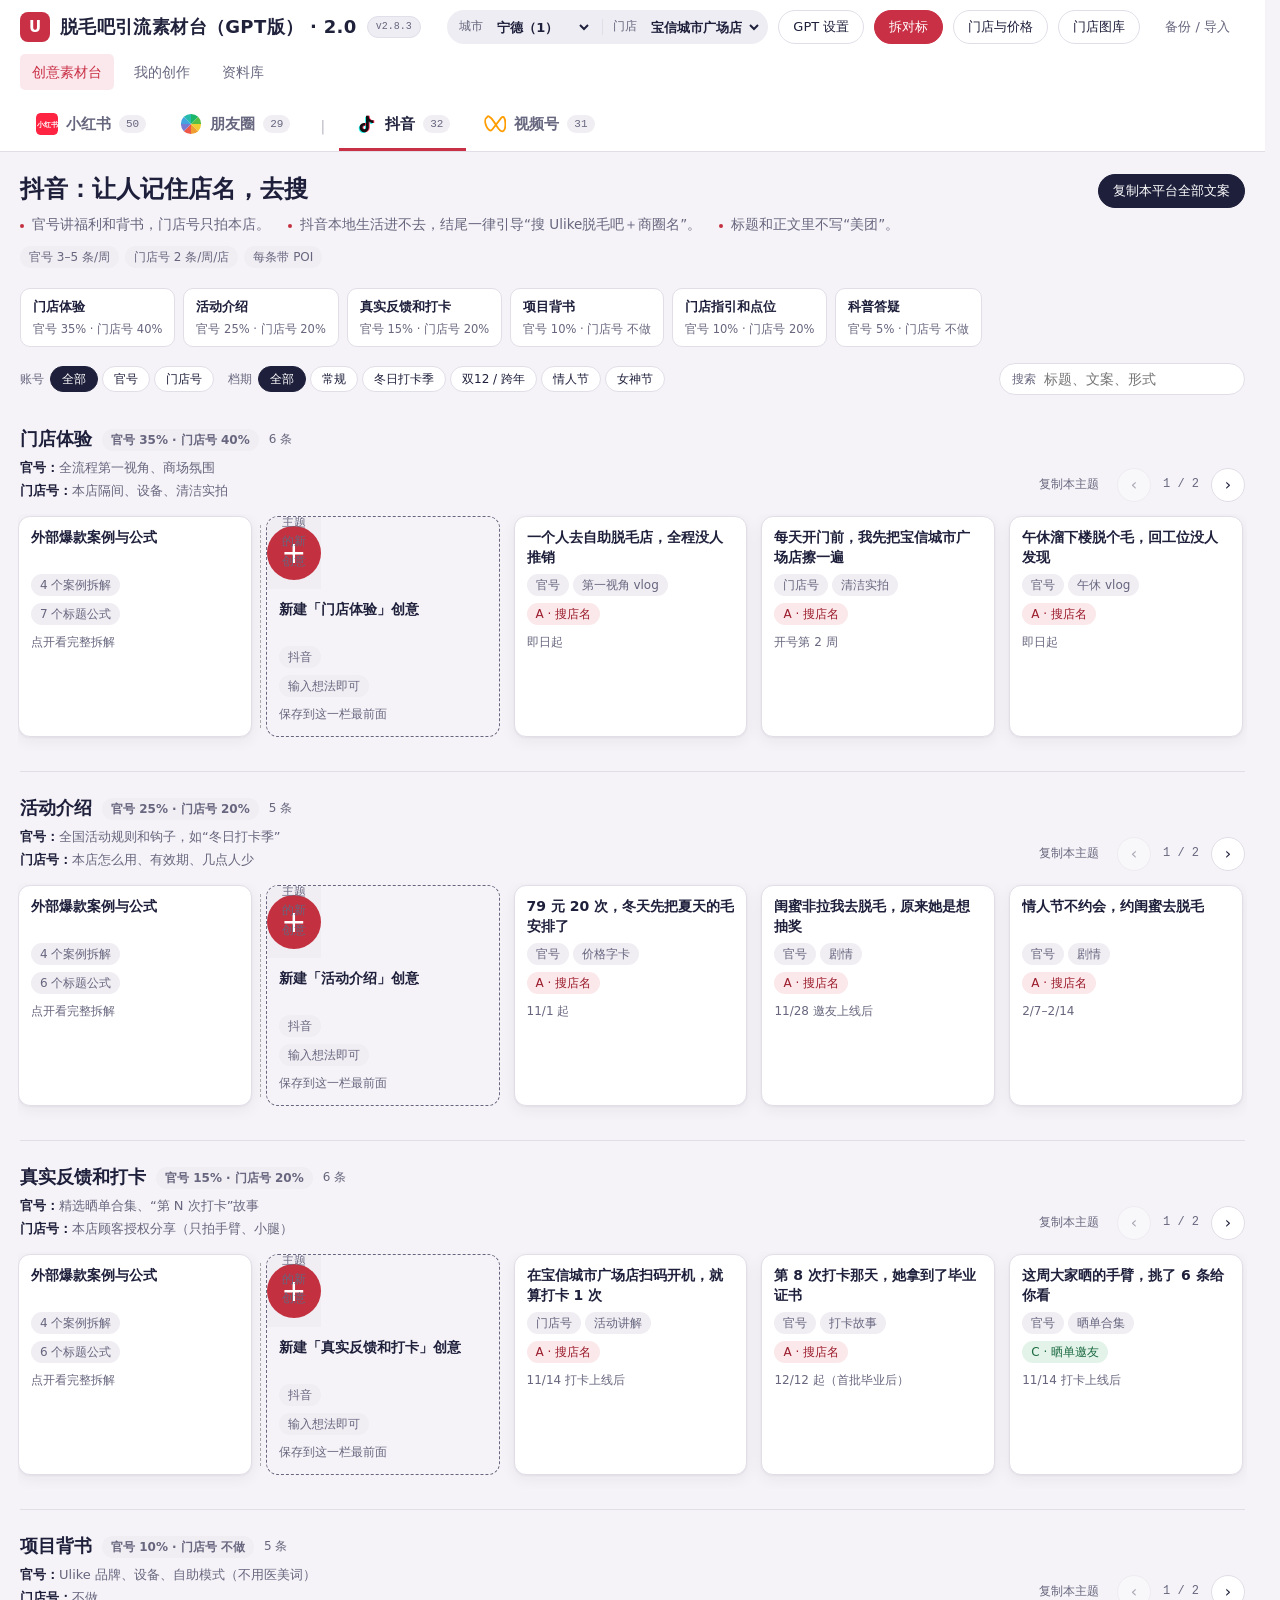
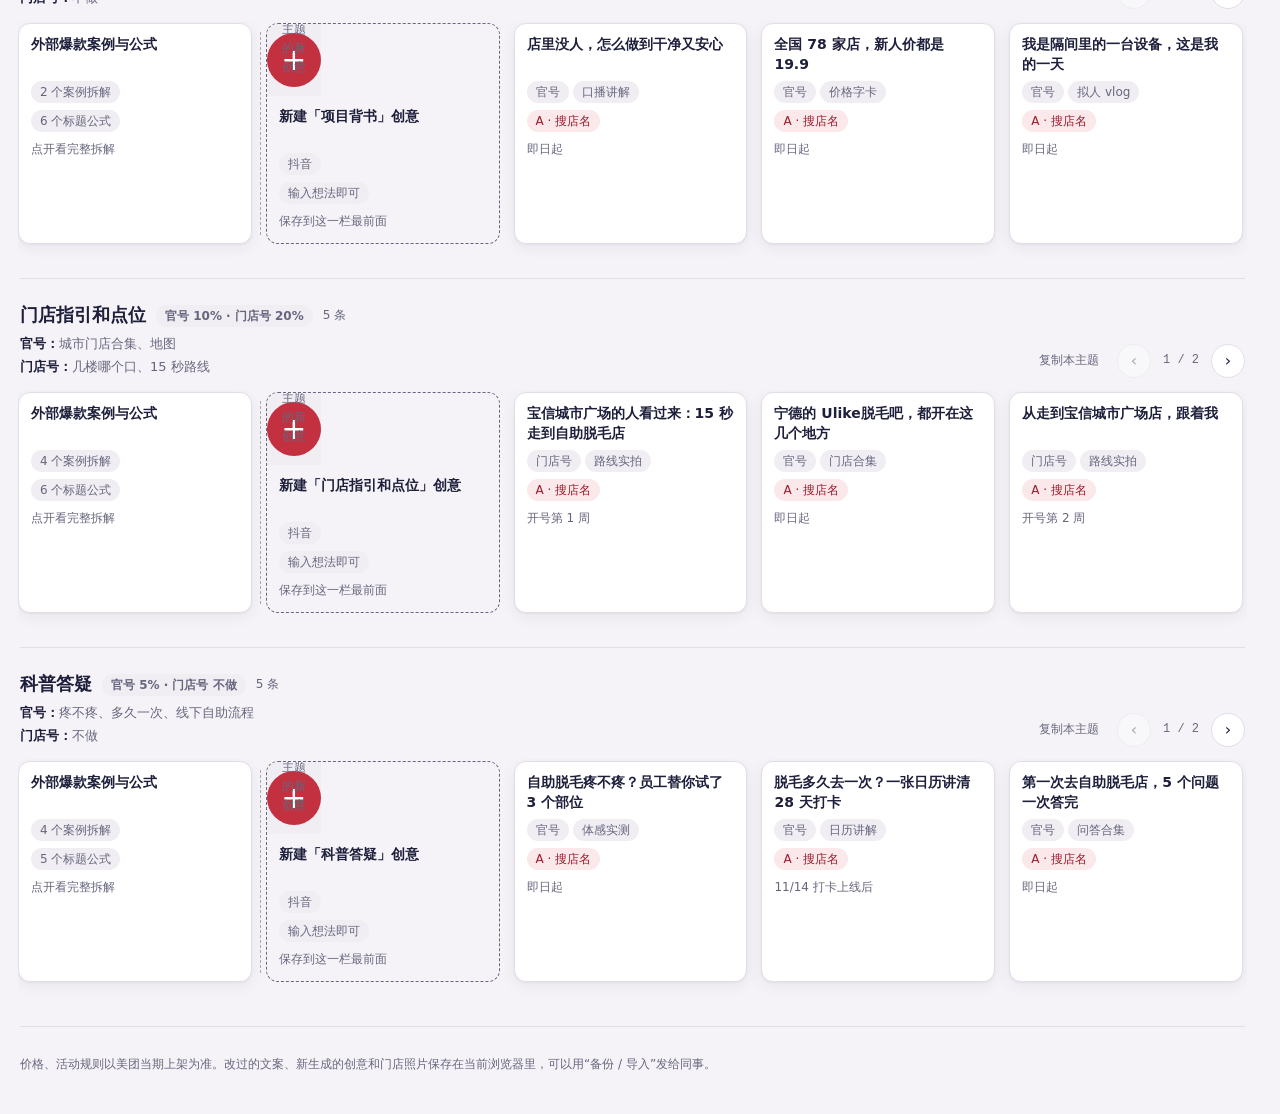
==== index.html @ db41a284 "Restore nine creative options in three navigable batches" ====
<!doctype html>
<html lang="zh-CN"><head><meta charset="utf-8"><meta name="viewport" content="width=device-width,initial-scale=1"><meta name="theme-color" content="#f7f7fa"><meta name="description" content="脱毛吧引流素材台：从平台创意、模板和案例出发，编辑文案、分镜与真实素材。"><title>脱毛吧引流素材台（GPT版） · 2.0</title><link rel="stylesheet" href="studio/style.css?v=2.8.2"><link rel="stylesheet" href="studio/platforms.css?v=2.8.2"><link rel="prefetch" href="materials.html"></head>
<body><a class="skip" href="#main">跳至内容</a><div id="app"><p class="loading">正在载入创意内容…</p></div><div id="toast" role="status" aria-live="polite"></div><div id="overlay"></div><noscript>此工具需要启用 JavaScript 才能编辑与保存内容。</noscript>
<script src="compliance.js?v=2.8.2"></script><script src="base.js?v=2.8.2"></script><script src="stores.js?v=2.8.2"></script><script src="content_douyin.js?v=2.8.2"></script><script src="content_xhs.js?v=2.8.2"></script><script src="content_sph.js?v=2.8.2"></script><script src="content_pyq.js?v=2.8.2"></script><script src="playbook_douyin.js?v=2.8.2"></script><script src="playbook_xhs.js?v=2.8.2"></script><script src="playbook_sph.js?v=2.8.2"></script><script src="playbook_pyq.js?v=2.8.2"></script><script src="industry-cases.js?v=2.8.2"></script><script src="gen.js?v=2.8.2"></script><script src="case-library/catalog.js?v=2.8.2"></script><script src="service-copy.js?v=2.8.2"></script><script src="service-creativity.js?v=2.8.3"></script><script src="breakdown.js?v=2.8.2"></script><script src="reference-assets/catalog.js?v=2.8.2"></script><script src="xhs-policy.js?v=2.8.2"></script><script src="studio/core.js?v=2.8.2"></script><script src="studio/discovery.js?v=2.8.2"></script><script src="studio/zip.js?v=2.8.2"></script><script src="studio/app.js?v=2.8.3-layout1" defer></script></body></html>
---- studio/style.css ----
:root{--bg:#f7f7fa;--panel:#fff;--ink:#23253d;--muted:#737584;--line:#e3e5ec;--accent:#d43c50;--soft:#fff0f2;--navy:#23253d;--warn:#8b5c16;--radius:10px;font-family:system-ui,-apple-system,"Microsoft YaHei",sans-serif;color:var(--ink);background:var(--bg);font-size:14px;line-height:1.6;color-scheme:light}*{box-sizing:border-box}body{margin:0}button,input,textarea,select{font:inherit;color:inherit}button,a,label.upload{touch-action:manipulation}button,.button{display:inline-flex;align-items:center;justify-content:center;gap:7px;border:1px solid var(--line);border-radius:7px;background:var(--panel);padding:8px 13px;cursor:pointer;text-decoration:none;min-height:38px}button:hover,.button:hover{border-color:#aeb1c3}button.active,.primary{background:var(--accent);border-color:var(--accent);color:#fff}button:disabled{opacity:.5;cursor:not-allowed}button.quiet{border-color:transparent;background:transparent;color:var(--muted)}a{color:#394d94}input,textarea,select{border:1px solid var(--line);border-radius:6px;padding:9px 10px;background:var(--panel);min-width:0;max-width:100%}textarea{width:100%;resize:vertical;line-height:1.7}input[type=search]{width:220px}input[type=color]{height:40px;padding:3px;width:55px}label{font-size:13px;display:grid;gap:5px}label input:not([type=color]):not([type=checkbox]),label select{width:100%}input[type=range]{width:100%;padding:0}h1,h2,h3,p{margin:0}h1{font-size:25px;line-height:1.35;letter-spacing:-.03em}h2{font-size:18px}h3{font-size:15px}small,.muted{color:var(--muted);font-size:12px}.top{background:var(--panel);border-bottom:1px solid var(--line)}.topline,.wrap{max-width:1520px;margin:auto;padding:20px 28px}.topline{display:flex;gap:24px;align-items:center;flex-wrap:wrap;padding-block:16px}.brand{font-weight:750;font-size:19px;text-decoration:none;color:var(--ink);white-space:nowrap}.brand em{font-style:normal;font-size:11px;font-weight:500;color:var(--muted);margin-left:7px}.nav{display:flex;gap:8px;flex-wrap:wrap}.nav a{padding:7px 12px;border-radius:5px;color:var(--muted);text-decoration:none}.nav a.active{color:var(--accent);background:var(--soft);font-weight:600}.grow{flex:1}.row{display:flex;align-items:center;gap:10px;flex-wrap:wrap}.between{justify-content:space-between}.platforms{display:flex;gap:8px;flex-wrap:wrap}.platforms button{min-width:90px;border-color:transparent;background:transparent;color:var(--muted)}.platforms button.active{background:var(--soft);color:var(--accent)}.context{display:flex;justify-content:space-between;gap:18px;align-items:center;flex-wrap:wrap;margin-bottom:24px}.context label{display:flex;align-items:center;gap:10px}.context select{max-width:260px}.intro{margin-bottom:20px}.intro p{margin-top:7px;color:var(--muted)}.themes{display:flex;gap:6px;flex-wrap:wrap;margin:18px 0}.themes button{border-color:transparent;background:transparent}.themes button.active{color:var(--accent);background:var(--soft)}.filters{display:flex;gap:10px;align-items:center;flex-wrap:wrap;padding:12px 0;border-top:1px solid var(--line);border-bottom:1px solid var(--line);margin-bottom:20px}.filters label{display:flex;align-items:center;gap:7px}.discovery{display:grid;grid-template-columns:minmax(0,1fr) 330px;gap:24px;align-items:start}.cards{display:grid;grid-template-columns:repeat(3,minmax(0,1fr));gap:16px}.idea{padding:0;display:block;text-align:left;overflow:hidden;background:var(--panel);border:1px solid var(--line);border-radius:var(--radius);width:100%;color:var(--ink)}.idea.selected{border-color:var(--accent);box-shadow:0 0 0 1px var(--accent)}.idea .cover{aspect-ratio:1.6;background:#eeeff4;padding:22px 18px;display:flex;align-items:center;justify-content:center;font-size:21px;font-weight:650;line-height:1.4;white-space:pre-line;overflow:hidden;color:#41445d}.idea .info{padding:15px}.idea h3{line-height:1.55;margin-bottom:8px}.pill{display:inline-block;padding:2px 7px;background:#f1f2f6;border-radius:4px;color:#666a7d;font-size:11px}.idea .meta{display:flex;gap:6px;flex-wrap:wrap;margin:8px 0}.idea .foot{border-top:1px solid var(--line);padding-top:10px;margin-top:12px;font-size:12px;color:var(--muted)}.detail,.panel{background:var(--panel);border:1px solid var(--line);border-radius:var(--radius);padding:20px}.detail{position:sticky;top:18px}.detail h2{font-size:20px;margin:14px 0 18px}.detail dl{margin:0}.detail dt{font-size:12px;color:var(--muted);margin-top:17px}.detail dd{margin:4px 0 0;font-size:13px}.detail .primary{width:100%;margin-top:22px}.detail .button{margin-top:10px}.section{margin-top:22px}.space{margin-top:12px}.note{padding:10px 12px;background:#f1f2f6;border-radius:6px;font-size:12px;color:#65687a;line-height:1.7}.warning{color:var(--warn);background:#fff8e9}.pager{display:flex;justify-content:center;gap:16px;align-items:center;margin:24px 0}.empty{text-align:center;padding:45px 22px;border:1px dashed var(--line);border-radius:var(--radius);color:var(--muted)}.empty h2{color:var(--ink);margin-bottom:8px}.empty p{margin:8px 0 20px}.full{width:100%}.crumb{margin-bottom:15px;color:var(--muted);font-size:12px}.editor-head{display:flex;justify-content:space-between;gap:16px;align-items:center;margin-bottom:18px;flex-wrap:wrap}.editor-head input{font-size:18px;font-weight:600;border-color:transparent;background:transparent;width:520px;max-width:100%}.editor{display:grid;grid-template-columns:210px minmax(270px,1fr) minmax(330px,430px);gap:20px;align-items:start}.frames{display:grid;gap:8px;margin-top:14px}.frame-button{display:block;text-align:left;width:100%;padding:12px}.frame-button.active{background:var(--soft);color:var(--accent);border-color:#f3c4ca}.frame-button small{display:block;margin-top:3px;overflow:hidden;text-overflow:ellipsis;white-space:nowrap}.canvas-wrap{padding:20px 15px;background:#f0f1f5;border-radius:8px;margin-top:14px}.poster{position:relative;max-width:320px;width:100%;margin:auto;overflow:hidden;container-type:inline-size;box-shadow:0 3px 18px #23253d16}.poster img{position:absolute;width:100%;height:100%;object-fit:cover}.poster .placeholder{position:absolute;inset:35% 12% 18%;display:flex;align-items:center;justify-content:center;text-align:center;color:#777d90;border:1px dashed #bbc0cc;font-size:13px;padding:18px}.poster .type{position:absolute;left:8%;right:8%;top:8%;z-index:1;white-space:pre-wrap;overflow-wrap:anywhere;font-size:9cqw;font-weight:750;line-height:1.25;text-shadow:0 1px 3px #ffffff38}.poster .subtitle{font-size:.45em;font-weight:500;line-height:1.5;margin-top:12px}.poster .store{position:absolute;left:8%;right:8%;bottom:5%;font-size:4cqw;line-height:1.4;z-index:1;overflow-wrap:anywhere}.canvas-caption{font-size:12px;color:var(--muted);margin:10px 0;text-align:center}.thumbs{display:flex;flex-wrap:wrap;gap:6px;justify-content:center;margin-top:12px}.thumbs button{padding:4px 10px;min-height:30px}.fields{display:grid;gap:14px}.two{display:grid;grid-template-columns:1fr 1fr;gap:12px}.divider{border-top:1px solid var(--line);padding-top:16px;margin-top:16px}details{border-top:1px solid var(--line);padding-top:13px;margin-top:13px}summary{cursor:pointer;font-weight:550;font-size:13px}details .fields{margin-top:12px}.resource-tabs{display:flex;gap:4px;flex-wrap:wrap;margin-bottom:15px}.resource-tabs button{border-color:transparent;padding:7px 10px}.resource-tabs button.active{color:var(--accent);background:var(--soft)}.library-layout{display:grid;grid-template-columns:180px minmax(0,1fr);gap:25px}.library-nav{display:grid;gap:7px;align-content:start}.library-nav button{text-align:left;justify-content:start}.assets{display:grid;grid-template-columns:repeat(auto-fill,minmax(150px,1fr));gap:14px}.asset img{width:100%;aspect-ratio:4/3;object-fit:cover;border-radius:6px}.asset h3{font-size:13px;margin:6px 0;overflow-wrap:anywhere}.case{padding:18px 0;border-bottom:1px solid var(--line)}.case:first-child{padding-top:0}.case p{font-size:13px;margin:8px 0}.case h3 a{color:var(--ink)}.case .row{margin-top:10px}.case label{margin-top:10px}.drafts{display:grid;grid-template-columns:repeat(auto-fill,minmax(260px,1fr));gap:16px}.draft h3{margin:10px 0}.draft .row{margin-top:16px}.upload{display:inline-flex;align-items:center;border:1px solid var(--line);padding:8px 12px;border-radius:6px;background:var(--panel);cursor:pointer}.upload input{display:none}.modal-backdrop{position:fixed;inset:0;background:#14182b66;z-index:40;display:grid;place-items:center;padding:22px}.modal{background:var(--panel);border-radius:12px;padding:24px;width:min(840px,100%);max-height:88dvh;overflow:auto;box-shadow:0 15px 60px #0003}.modal>header{display:flex;justify-content:space-between;gap:15px;margin-bottom:18px}.modal pre{white-space:pre-wrap;overflow-wrap:anywhere;font:13px/1.8 inherit;background:var(--bg);padding:18px;border-radius:6px}.modal .resources{margin-top:20px}.modal textarea{min-height:95px}.table-wrap{overflow-x:auto}table{border-collapse:collapse;width:100%;font-size:13px}td,th{padding:8px;border-bottom:1px solid var(--line);text-align:left;vertical-align:top}td textarea{min-width:150px}footer.app-foot{max-width:1520px;margin:30px auto 0;border-top:1px solid var(--line);padding:15px 28px;color:var(--muted);font-size:12px}#toast{position:fixed;bottom:22px;left:50%;transform:translateX(-50%);max-width:calc(100% - 32px);padding:12px 18px;border-radius:8px;background:var(--navy);color:#fff;z-index:80;box-shadow:0 4px 24px #0002;display:none;font-size:13px}#toast.visible{display:block}.skip{position:absolute;left:12px;top:-70px;z-index:100;background:#fff;padding:10px}.skip:focus{top:8px}:focus-visible{outline:3px solid #6879c0;outline-offset:3px}.loading{padding:40px}
@media(min-width:1600px){.cards{grid-template-columns:repeat(4,minmax(0,1fr))}}@media(max-width:1150px){.cards{grid-template-columns:repeat(2,minmax(0,1fr))}.editor{grid-template-columns:170px minmax(230px,1fr) 340px;gap:12px}.panel{padding:15px}.topline{gap:14px}}@media(max-width:900px){.discovery{grid-template-columns:1fr}.detail{position:static}.editor{grid-template-columns:180px 1fr}.editor .edit-fields{grid-column:1/-1}.library-layout{grid-template-columns:1fr}.library-nav{display:flex;flex-wrap:wrap}.topline,.wrap{padding:16px 20px}.editor-head input{width:100%}.editor-head>div:first-child{width:100%}}@media(max-width:600px){.topline,.wrap{padding:15px}.topline{gap:12px}.brand{font-size:17px}.nav{gap:0;order:3;width:100%}.nav a{padding:7px 10px}.topline>.grow{display:none}.topline>.button{margin-left:auto}.context{gap:12px;margin-bottom:20px}.platforms{width:100%;gap:4px}.platforms button{min-width:0;flex:1;padding:8px}.context label{width:100%}.context select{flex:1;max-width:none}.cards{gap:10px}.idea .cover{font-size:17px;padding:16px 12px}.idea .info{padding:12px}.idea h3{font-size:13px}.filters{gap:8px}.filters label{flex:1}.filters select{width:100%}.filters input[type=search]{width:100%}.editor{grid-template-columns:1fr}.editor .edit-fields{grid-column:auto}.frames{display:flex;overflow-x:auto;padding-bottom:8px}.frame-button{flex:0 0 130px}.editor .structure>details{display:none}.two{grid-template-columns:1fr 1fr}.modal-backdrop{padding:10px}.modal{padding:18px}.modal .two{grid-template-columns:1fr}h1{font-size:23px}input,textarea,select{font-size:16px}.library-nav button{flex:1}footer.app-foot{padding:15px}.poster{max-width:270px}}@media(prefers-reduced-motion:reduce){*{scroll-behavior:auto!important}}

.filters label{white-space:nowrap}.editor-head>div:first-child{flex:1;min-width:240px}.editor-head input{width:100%}
---- studio/platforms.css ----
.top{position:sticky;top:0;z-index:30;background:#fff}.context label{white-space:nowrap;flex-wrap:nowrap;flex-shrink:0}.store-caption{flex:none;white-space:nowrap}.context select{width:260px;min-width:0}.platform-icon,.dot.douyin,.dot.xhs,.dot.sph,.dot.pyq{display:inline-block;width:22px;height:22px;flex:none;border-radius:4px;background:transparent center/contain no-repeat;vertical-align:middle}.platform-icon.douyin,.dot.douyin{background-image:url('icons/douyin.svg')}.platform-icon.xhs,.dot.xhs{background-image:url('icons/xhs.svg')}.platform-icon.sph,.dot.sph{background-image:url('icons/sph.svg')}.platform-icon.pyq,.dot.pyq{background-image:url('icons/pyq.svg')}.view-list{display:grid;grid-template-columns:repeat(2,minmax(0,1fr));gap:16px}.view-card{display:block;width:100%;padding:22px;text-align:left;line-height:1.7;align-self:start}.view-card h2{margin:7px 0}.view-card p{color:#65687a}.view-card ol{padding-left:22px;margin:14px 0}.view-card li{margin:8px 0}.view-card>span{color:#c3303f;font-size:12px}.view-card.selected{border-color:#d43c50;box-shadow:0 0 0 1px #d43c50}.detail{top:95px}.structure-flow{display:grid;gap:20px;margin:20px 0}.structure-flow article{position:relative;border:1px solid #e3e5ec;border-left:3px solid #d43c50;border-radius:6px;padding:15px}.structure-flow article+article:before{content:'↓';position:absolute;top:-25px;left:20px;color:#737584}.structure-flow p{white-space:pre-wrap}.structure-map>p{margin:10px 0}.full{white-space:normal;text-align:left}.tab .dot{margin-right:7px}@media(max-width:650px){.view-list{grid-template-columns:1fr}.context label{width:100%}.context select{flex:1;width:auto}.topline{padding-block:10px;gap:8px}.topline .nav{overflow-x:auto;flex-wrap:nowrap}.topline .nav a{white-space:nowrap}.detail{position:static}.top .top-row{padding-block:8px;gap:6px}.top .brand{font-size:14px}.top .top-row>.btn{padding:5px 8px;font-size:12px}.top .tabs{padding-block:0}.studio-nav{padding-bottom:5px!important}}

/* 2.2: keep page and platform context visible */
.studio-context-sticky{position:sticky;top:var(--studio-header-height,72px);z-index:29;background:var(--bg);border-bottom:1px solid var(--line);padding:12px max(20px,calc((100vw - 1464px)/2))}.studio-context-sticky .context{margin:0}.studio-context-sticky .platforms{width:auto}.track>.pbcard{position:relative;overflow:visible;margin-right:8px}.track>.pbcard:after{content:'';position:absolute;right:-10px;top:8px;bottom:8px;border-right:1px dashed #aaa;pointer-events:none}.pb-quicknav{flex:none;display:flex;gap:8px;padding:10px 20px;background:white;border-bottom:1px solid var(--line);overflow-x:auto}.pb-quicknav button{white-space:nowrap}.pb-body.pb-sections{display:block;scroll-behavior:smooth}.pb-sections>.box,.pb-case-section>.box{margin:0 0 18px}.pb-sections .pblist{display:grid;grid-template-columns:repeat(2,minmax(0,1fr));gap:8px}.pb-sections .pbsteps{display:grid;grid-template-columns:repeat(2,minmax(0,1fr));gap:10px}.pb-sections .cases{display:grid;grid-template-columns:repeat(2,minmax(0,1fr));gap:12px;align-items:start}.pb-sections .case{min-width:0;overflow-wrap:anywhere}.pb-sections .brief dd{min-width:0}.moments-preview .moment.full{font-size:14px;max-width:420px;margin:16px auto;min-height:300px}.moments-preview .tx{white-space:pre-wrap;line-height:1.7}.moments-preview .pics{margin-top:12px}.pb-sections section:focus,.pb-sections .box:focus{outline-offset:-3px}@media(max-width:650px){.pb-sections .pblist,.pb-sections .pbsteps,.pb-sections .cases{grid-template-columns:1fr}.studio-context-sticky{padding:8px 15px}.studio-context-sticky .context{gap:6px}.studio-context-sticky .platforms{width:100%}.pb-quicknav{padding:8px 12px;gap:5px}.pb-quicknav .btn{font-size:12px;padding:6px 9px}.drawer .d-head{max-height:35dvh;overflow:auto}}

.pb-quicknav [aria-current="true"]{color:var(--accent);background:var(--accent-soft);border-color:var(--accent)}

.editor,.editor>.panel{min-width:0}.frames{max-width:100%}.editor .canvas-wrap{min-width:0}@media(max-width:600px){.editor{grid-template-columns:minmax(0,1fr)}}

.asset-picker-overlay{position:fixed;inset:0;background:#14182b99;z-index:100;display:grid;place-items:center;padding:18px}.asset-picker{background:white;color:#23253d;width:min(960px,100%);max-height:90dvh;overflow:auto;border-radius:10px;padding:22px}.asset-picker>.row{display:flex;justify-content:space-between;align-items:center}.asset-picker h2{font-size:20px}.asset-picker select{padding:8px;margin:12px}.picker-grid{display:grid;grid-template-columns:repeat(auto-fill,minmax(160px,1fr));gap:14px}.picker-grid article{border:1px solid #e3e5ec;padding:12px;border-radius:8px}.picker-grid img{width:100%;height:150px;object-fit:contain}.picker-grid b{display:block;font-size:13px}.picker-grid .btn{margin-top:8px}.slot>label{display:block}

/* Shared navigation geometry */
.top .topline,.top .top-row{max-width:1440px;margin:auto;padding:10px 20px;min-height:54px}.top .studio-nav{max-width:1440px;margin:auto;padding:0 20px 12px;display:flex;gap:8px;width:100%}.top .studio-nav a{font-size:14px;padding:7px 12px;font-weight:400}.top .brand{font-size:19px}.studio-context-sticky{padding:0 max(20px,calc((100vw - 1400px)/2));background:white}.studio-context-sticky .platforms button{border-radius:0;min-height:54px;border-bottom:3px solid transparent}.studio-context-sticky .platforms button.active{background:transparent;color:var(--ink);border-bottom-color:var(--accent)}@media(max-width:600px){.top .topline,.top .top-row{padding:8px 12px}.top .studio-nav{padding:0 12px 8px}.studio-context-sticky{padding:0 12px}.studio-context-sticky .platforms{flex-wrap:nowrap}.studio-context-sticky .platforms button{min-height:44px}}

/* 2.6 identical brand, navigation and platform geometry */
.top,.studio-context-sticky{--accent:#c92f45;--ink:#20223c;--muted:#67677f;font-family:system-ui,-apple-system,"Microsoft YaHei",sans-serif}.top .brand{display:flex;align-items:center;gap:10px;margin-right:auto;text-decoration:none;color:#20223c}.top .brand .mark{width:30px;height:30px;border-radius:8px;background:#c92f45;color:white;display:grid;place-items:center;font-size:15px;font-weight:900}.top .brand b{font-size:18px;font-weight:800;letter-spacing:.02em;white-space:nowrap}.top .brand .ver{font-size:10px;border:1px solid #e0dfea;background:#eeedf3;border-radius:999px;padding:2px 8px;line-height:16px}.top .topline{gap:10px}.top .topline>label{display:flex;align-items:center;gap:8px;font-size:12px}.top .topline select{height:34px;padding:2px 8px;border-radius:999px;max-width:260px}.top .studio-nav a{line-height:22px;min-height:36px}.top .tabs,.studio-context-sticky .platforms{gap:2px;flex-wrap:nowrap}.top .tab,.studio-context-sticky .platforms button{display:flex;align-items:center;gap:8px;padding:10px 16px 12px;font-size:15px;font-weight:700;line-height:24px;height:49px;min-height:49px;border:0;border-bottom:3px solid transparent;border-radius:0;white-space:nowrap}.top .tab[aria-selected=true],.studio-context-sticky .platforms button.active{border-bottom-color:#c92f45;color:#20223c;background:transparent}.platforms .n{font-size:11px;font-weight:500;line-height:18px;border-radius:999px;background:#eeedf3;padding:0 7px;color:#67677f}.studio-context-sticky .context{display:block}.export-grid{display:grid;grid-template-columns:repeat(3,minmax(0,1fr));gap:12px;margin:16px 0}.export-frame{display:grid;gap:6px;border:1px solid #e3e5ec;border-radius:8px;padding:10px}.export-frame img{width:100%;height:160px;object-fit:contain;background:#f4f4f7}.export-frame input{width:18px;height:18px}.export-images{border-block:1px solid #e3e5ec;padding:18px 0;margin-top:18px}@view-transition{navigation:auto}::view-transition-old(root),::view-transition-new(root){animation-duration:100ms}@media(prefers-reduced-motion:reduce){::view-transition-old(root),::view-transition-new(root){animation:none}}@media(max-width:600px){.export-grid{grid-template-columns:repeat(2,minmax(0,1fr))}.top .brand b{font-size:15px}.top .topline>label{margin-left:auto}.top .tabs,.studio-context-sticky .platforms{overflow-x:auto}.top .tab,.studio-context-sticky .platforms button{padding:8px;font-size:13px;flex:none;gap:5px}.top .brand{gap:7px}.top .platform-icon,.top .dot,.studio-context-sticky .platform-icon{width:22px;height:22px}}

/* 2.6.1 shared header and spacious creation introduction */
.top .topline,.top .top-row,.top .studio-nav{box-sizing:border-box;width:100%;max-width:1440px;margin-inline:auto}.top .topline,.top .top-row{padding:10px 20px;gap:10px;min-height:54px}.top .topline{flex-wrap:wrap}.top .studio-nav{padding:0 20px 12px}.studio-context-sticky{padding:0;background:white}.studio-context-sticky>.context{box-sizing:border-box;max-width:1440px;margin:0 auto;padding:0 20px}.top:has(.topline){border-bottom:0}.top .store-pick{display:flex;align-items:center;gap:6px;background:#eeedf3;border-radius:999px;padding:3px 6px 3px 12px;min-width:0;height:34px}.top .store-pick label{display:block;font-size:12px;color:#67677f;white-space:nowrap}.top .store-pick select{border:0;background:transparent;font-size:13px;font-weight:700;max-width:200px;padding:2px 4px;height:auto}.top .store-pick select[data-context=city]{max-width:110px}.top .store-pick .sep{width:1px;height:16px;background:#dfdfe9;margin:0 4px}.header-tools{display:flex;align-items:center;gap:10px;flex-wrap:wrap}.header-tool{display:inline-flex;align-items:center;justify-content:center;height:34px;border:1px solid #dfdfe9;border-radius:999px;padding:0 14px;font-size:13px;white-space:nowrap;text-decoration:none;color:#20223c;background:white}.header-tool.accent{background:#c92f45;color:white;border-color:#c92f45}.header-tool:last-child{border-color:transparent}.top .brand .ver{font-weight:400}.top .studio-nav a{font-weight:400}.top .studio-nav a.active{background:#fbe8ed;color:#c92f45}.top .tab .dot{margin-right:0;box-shadow:none}.top .tab,.studio-context-sticky .platforms button{min-width:0;gap:8px}.top .tab .n,.platforms .n{font-family:ui-monospace,monospace;font-size:11px;line-height:18px}.wrap#main{max-width:1440px;padding:28px 20px}.draft-intro{margin-bottom:28px}.draft-heading{display:flex;align-items:flex-start;justify-content:space-between;gap:28px;padding:0 0 28px}.draft-heading h1{font-size:25px;line-height:1.4;margin-bottom:12px}.draft-heading p{color:#67677f;font-size:13px;line-height:1.8}.draft-actions{display:flex;align-items:center;gap:12px;flex-shrink:0;padding-top:2px}.draft-actions .upload{margin:0}.draft-toolbar{display:flex;align-items:center;justify-content:space-between;gap:20px;padding:18px 0;border-top:1px solid #e3e5ec;border-bottom:1px solid #e3e5ec}.draft-views{display:flex;gap:10px}.draft-views button{border-radius:999px;padding:7px 18px}.draft-views button.active{background:#20223c;border-color:#20223c;color:white}.drafts{gap:20px}.drafts .draft{padding:24px}.drafts .draft h3{margin:16px 0 12px;line-height:1.7}.drafts .draft>.row:last-child{margin-top:20px;gap:10px}@media(max-width:700px){.top .topline,.top .top-row{padding:10px 12px}.top .studio-nav{padding:0 12px 8px}.studio-context-sticky>.context{padding:0 12px}.top .store-pick{margin-left:auto}.header-tools{gap:6px}.header-tool{font-size:12px;padding:0 9px;height:30px}.wrap#main{padding:24px 16px}.draft-heading{flex-direction:column;gap:20px;padding-bottom:24px}.draft-actions{flex-wrap:wrap;width:100%}.draft-toolbar{gap:12px}.draft-heading h1{font-size:23px}.draft-intro{margin-bottom:24px}.drafts .draft{padding:20px}}

/* 2.6.2: reserve the classic scrollbar width on short and long pages alike. */
html{overflow-y:scroll;scrollbar-gutter:stable}

/* Match the version badge across button and span hosts. */
.top .brand .ver{display:inline-flex;align-items:center;justify-content:center;box-sizing:border-box;flex:none;height:22px;min-height:22px;margin:0;padding:2px 8px;font-family:ui-monospace,SFMono-Regular,Consolas,monospace;font-size:10px;font-weight:400;line-height:16px;letter-spacing:normal;color:#67677f;vertical-align:middle;align-self:center}

.platform-divider{align-self:center;color:#b7b6c3;margin:0 12px;flex:none}.platform-guidance{align-self:center;font-size:12px;color:#737584;white-space:nowrap;margin-left:8px}.policy-checks{display:grid;gap:12px;margin:16px 0}.policy-checks label{display:flex;align-items:flex-start;gap:10px}.policy-checks input{flex:none;width:16px!important;margin-top:4px}@media(max-width:700px){.platform-divider{margin:0 5px}.platform-guidance{font-size:11px}.platforms{overflow-x:auto}}
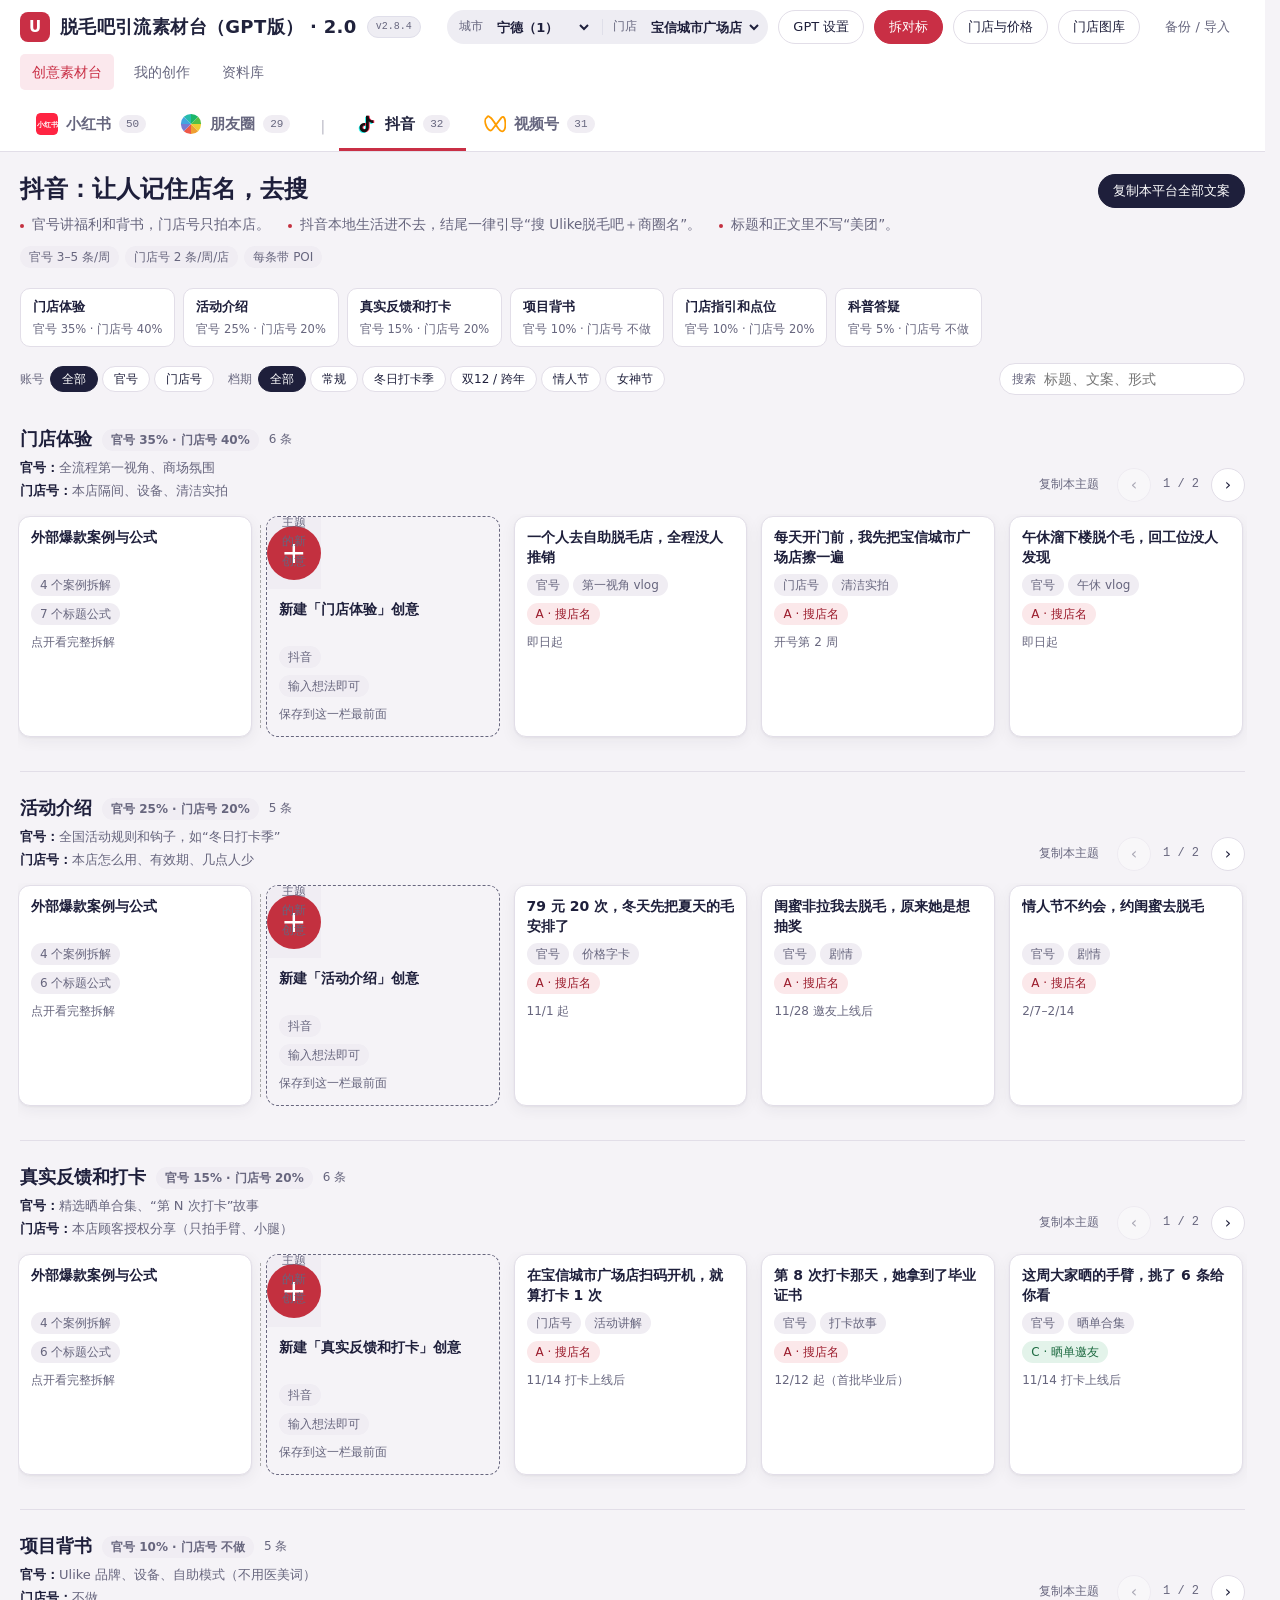
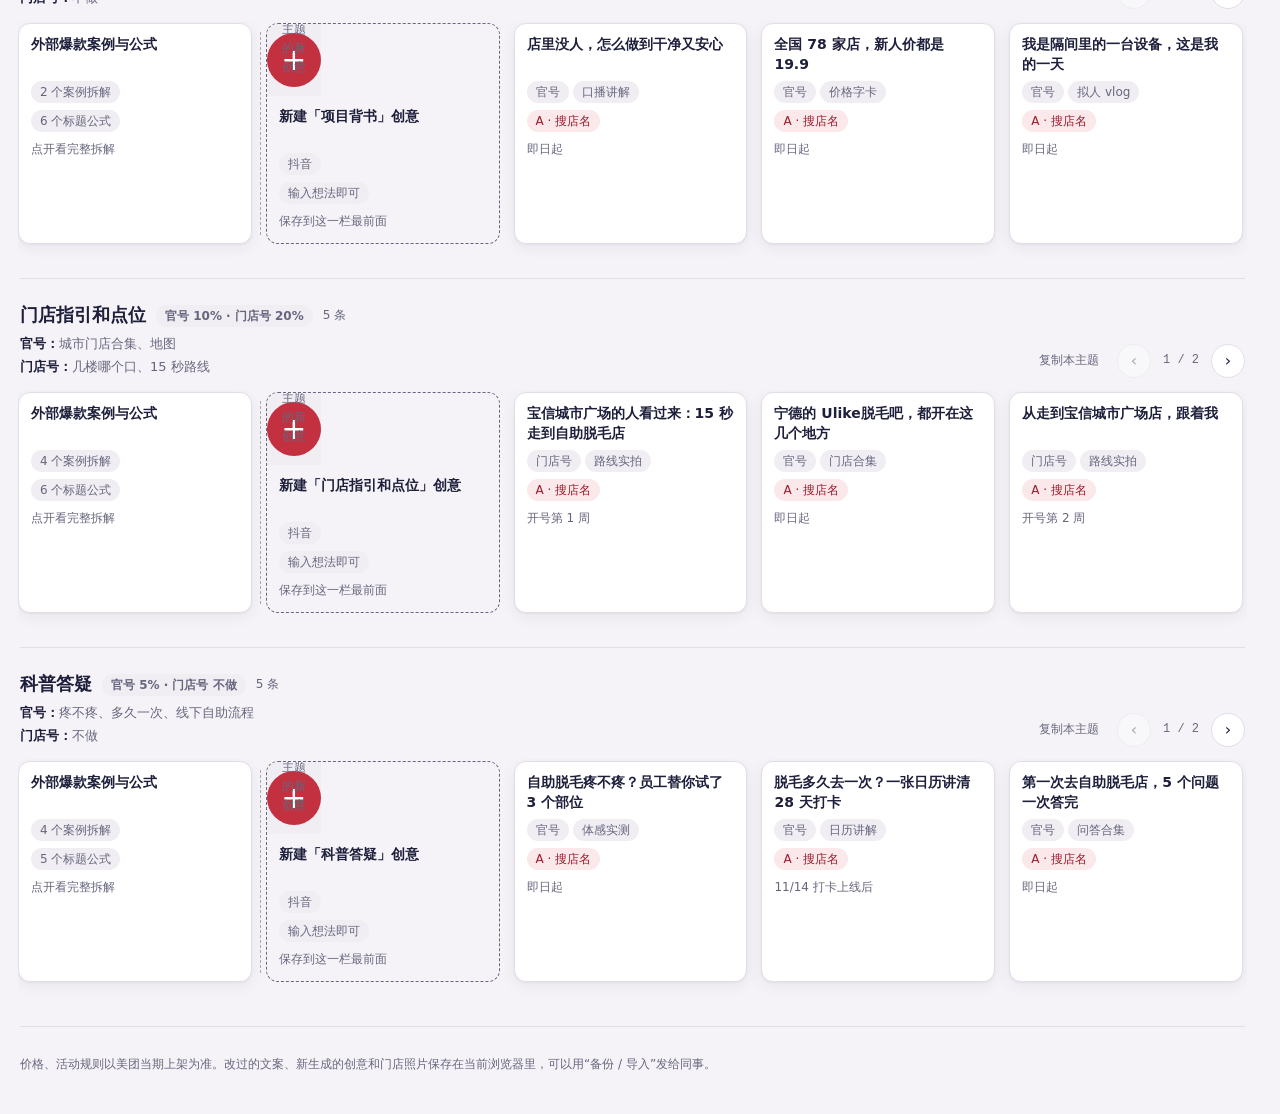
==== commit 0417ef97: "Present industry cases in a structured comparison table" ====
--- a/index.html
+++ b/index.html
@@ -1,4 +1,4 @@
 <!doctype html>
-<html lang="zh-CN"><head><meta charset="utf-8"><meta name="viewport" content="width=device-width,initial-scale=1"><meta name="theme-color" content="#f7f7fa"><meta name="description" content="脱毛吧引流素材台：从平台创意、模板和案例出发，编辑文案、分镜与真实素材。"><title>脱毛吧引流素材台（GPT版） · 2.0</title><link rel="stylesheet" href="studio/style.css?v=2.8.2"><link rel="stylesheet" href="studio/platforms.css?v=2.8.2"><link rel="prefetch" href="materials.html"></head>
+<html lang="zh-CN"><head><meta charset="utf-8"><meta name="viewport" content="width=device-width,initial-scale=1"><meta name="theme-color" content="#f7f7fa"><meta name="description" content="脱毛吧引流素材台：从平台创意、模板和案例出发，编辑文案、分镜与真实素材。"><title>脱毛吧引流素材台（GPT版） · 2.0</title><link rel="stylesheet" href="studio/style.css?v=2.8.4"><link rel="stylesheet" href="studio/platforms.css?v=2.8.2"><link rel="prefetch" href="materials.html"></head>
 <body><a class="skip" href="#main">跳至内容</a><div id="app"><p class="loading">正在载入创意内容…</p></div><div id="toast" role="status" aria-live="polite"></div><div id="overlay"></div><noscript>此工具需要启用 JavaScript 才能编辑与保存内容。</noscript>
-<script src="compliance.js?v=2.8.2"></script><script src="base.js?v=2.8.2"></script><script src="stores.js?v=2.8.2"></script><script src="content_douyin.js?v=2.8.2"></script><script src="content_xhs.js?v=2.8.2"></script><script src="content_sph.js?v=2.8.2"></script><script src="content_pyq.js?v=2.8.2"></script><script src="playbook_douyin.js?v=2.8.2"></script><script src="playbook_xhs.js?v=2.8.2"></script><script src="playbook_sph.js?v=2.8.2"></script><script src="playbook_pyq.js?v=2.8.2"></script><script src="industry-cases.js?v=2.8.2"></script><script src="gen.js?v=2.8.2"></script><script src="case-library/catalog.js?v=2.8.2"></script><script src="service-copy.js?v=2.8.2"></script><script src="service-creativity.js?v=2.8.3"></script><script src="breakdown.js?v=2.8.2"></script><script src="reference-assets/catalog.js?v=2.8.2"></script><script src="xhs-policy.js?v=2.8.2"></script><script src="studio/core.js?v=2.8.2"></script><script src="studio/discovery.js?v=2.8.2"></script><script src="studio/zip.js?v=2.8.2"></script><script src="studio/app.js?v=2.8.3-layout1" defer></script></body></html>
+<script src="compliance.js?v=2.8.2"></script><script src="base.js?v=2.8.2"></script><script src="stores.js?v=2.8.2"></script><script src="content_douyin.js?v=2.8.2"></script><script src="content_xhs.js?v=2.8.2"></script><script src="content_sph.js?v=2.8.2"></script><script src="content_pyq.js?v=2.8.2"></script><script src="playbook_douyin.js?v=2.8.2"></script><script src="playbook_xhs.js?v=2.8.2"></script><script src="playbook_sph.js?v=2.8.2"></script><script src="playbook_pyq.js?v=2.8.2"></script><script src="industry-cases.js?v=2.8.2"></script><script src="gen.js?v=2.8.2"></script><script src="case-library/catalog.js?v=2.8.2"></script><script src="service-copy.js?v=2.8.2"></script><script src="service-creativity.js?v=2.8.3"></script><script src="breakdown.js?v=2.8.2"></script><script src="reference-assets/catalog.js?v=2.8.2"></script><script src="xhs-policy.js?v=2.8.2"></script><script src="studio/core.js?v=2.8.2"></script><script src="studio/discovery.js?v=2.8.2"></script><script src="studio/zip.js?v=2.8.2"></script><script src="studio/app.js?v=2.8.4" defer></script></body></html>
--- a/studio/style.css
+++ b/studio/style.css
@@ -2,3 +2,6 @@
 @media(min-width:1600px){.cards{grid-template-columns:repeat(4,minmax(0,1fr))}}@media(max-width:1150px){.cards{grid-template-columns:repeat(2,minmax(0,1fr))}.editor{grid-template-columns:170px minmax(230px,1fr) 340px;gap:12px}.panel{padding:15px}.topline{gap:14px}}@media(max-width:900px){.discovery{grid-template-columns:1fr}.detail{position:static}.editor{grid-template-columns:180px 1fr}.editor .edit-fields{grid-column:1/-1}.library-layout{grid-template-columns:1fr}.library-nav{display:flex;flex-wrap:wrap}.topline,.wrap{padding:16px 20px}.editor-head input{width:100%}.editor-head>div:first-child{width:100%}}@media(max-width:600px){.topline,.wrap{padding:15px}.topline{gap:12px}.brand{font-size:17px}.nav{gap:0;order:3;width:100%}.nav a{padding:7px 10px}.topline>.grow{display:none}.topline>.button{margin-left:auto}.context{gap:12px;margin-bottom:20px}.platforms{width:100%;gap:4px}.platforms button{min-width:0;flex:1;padding:8px}.context label{width:100%}.context select{flex:1;max-width:none}.cards{gap:10px}.idea .cover{font-size:17px;padding:16px 12px}.idea .info{padding:12px}.idea h3{font-size:13px}.filters{gap:8px}.filters label{flex:1}.filters select{width:100%}.filters input[type=search]{width:100%}.editor{grid-template-columns:1fr}.editor .edit-fields{grid-column:auto}.frames{display:flex;overflow-x:auto;padding-bottom:8px}.frame-button{flex:0 0 130px}.editor .structure>details{display:none}.two{grid-template-columns:1fr 1fr}.modal-backdrop{padding:10px}.modal{padding:18px}.modal .two{grid-template-columns:1fr}h1{font-size:23px}input,textarea,select{font-size:16px}.library-nav button{flex:1}footer.app-foot{padding:15px}.poster{max-width:270px}}@media(prefers-reduced-motion:reduce){*{scroll-behavior:auto!important}}
 
 .filters label{white-space:nowrap}.editor-head>div:first-child{flex:1;min-width:240px}.editor-head input{width:100%}
+
+/* Case comparison: keep wide data inside its own scroll region. */
+.library-layout>.panel,.case-library{min-width:0}.case-toolbar{flex-wrap:wrap}.case-toolbar input{width:280px;max-width:100%}.case-table-scroll{overflow:auto;max-height:68vh;border:1px solid var(--line);border-radius:8px;margin-top:12px;overscroll-behavior:contain}.case-table{width:1590px;table-layout:fixed;font-size:13px;line-height:1.65}.case-table caption{text-align:left;padding:10px 14px;color:var(--muted);font-size:12px}.case-table th,.case-table td{padding:16px 14px;border-right:1px solid var(--line);border-bottom:1px solid var(--line);overflow-wrap:anywhere}.case-table thead th{position:sticky;top:0;background:#eeedf3;z-index:2;white-space:nowrap;color:var(--ink)}.case-table tbody tr{background:#fff}.case-table tbody tr:nth-child(even){background:#f7f8fb}.case-table tbody tr:hover{background:#f0f2f8}.case-table tbody th{position:sticky;left:0;z-index:1;background:inherit;font-weight:600;box-shadow:3px 0 4px #20203a08}.case-table thead th:first-child{left:0;z-index:3}.case-table a{color:var(--ink);text-underline-offset:3px}.case-table small{font-size:12px}.case-number{display:block;color:var(--muted);font-weight:400;margin-bottom:6px}.case-meta{display:block;margin-top:8px;color:var(--muted);font-weight:400}.case-label{display:block;color:var(--muted);margin-bottom:2px}.case-label:not(:first-child){margin-top:10px}.case-metrics{display:grid;grid-template-columns:auto 1fr;gap:8px 10px;margin:0;font-variant-numeric:tabular-nums}.case-metrics dt{color:var(--muted)}.case-metrics dd{margin:0;text-align:right;font-weight:600}.case-missing{color:var(--muted);font-weight:400;font-size:12px}.case-status{display:inline-block;background:#eeedf5;padding:2px 7px;border-radius:4px;font-size:12px}.case-table details{margin-top:12px;padding-top:10px}.case-table details p{margin:10px 0 0}.case-table [hidden]{display:none}.case-table [data-case-empty] td{text-align:center;padding:32px}.case-table-scroll:focus-visible{outline:2px solid var(--ink);outline-offset:3px}@media(max-width:600px){.case-table{width:1540px}.case-table col:first-child{width:160px!important}.case-table-scroll{max-height:65vh}.case-table th,.case-table td{padding:12px 10px}.case-toolbar input{width:100%}}
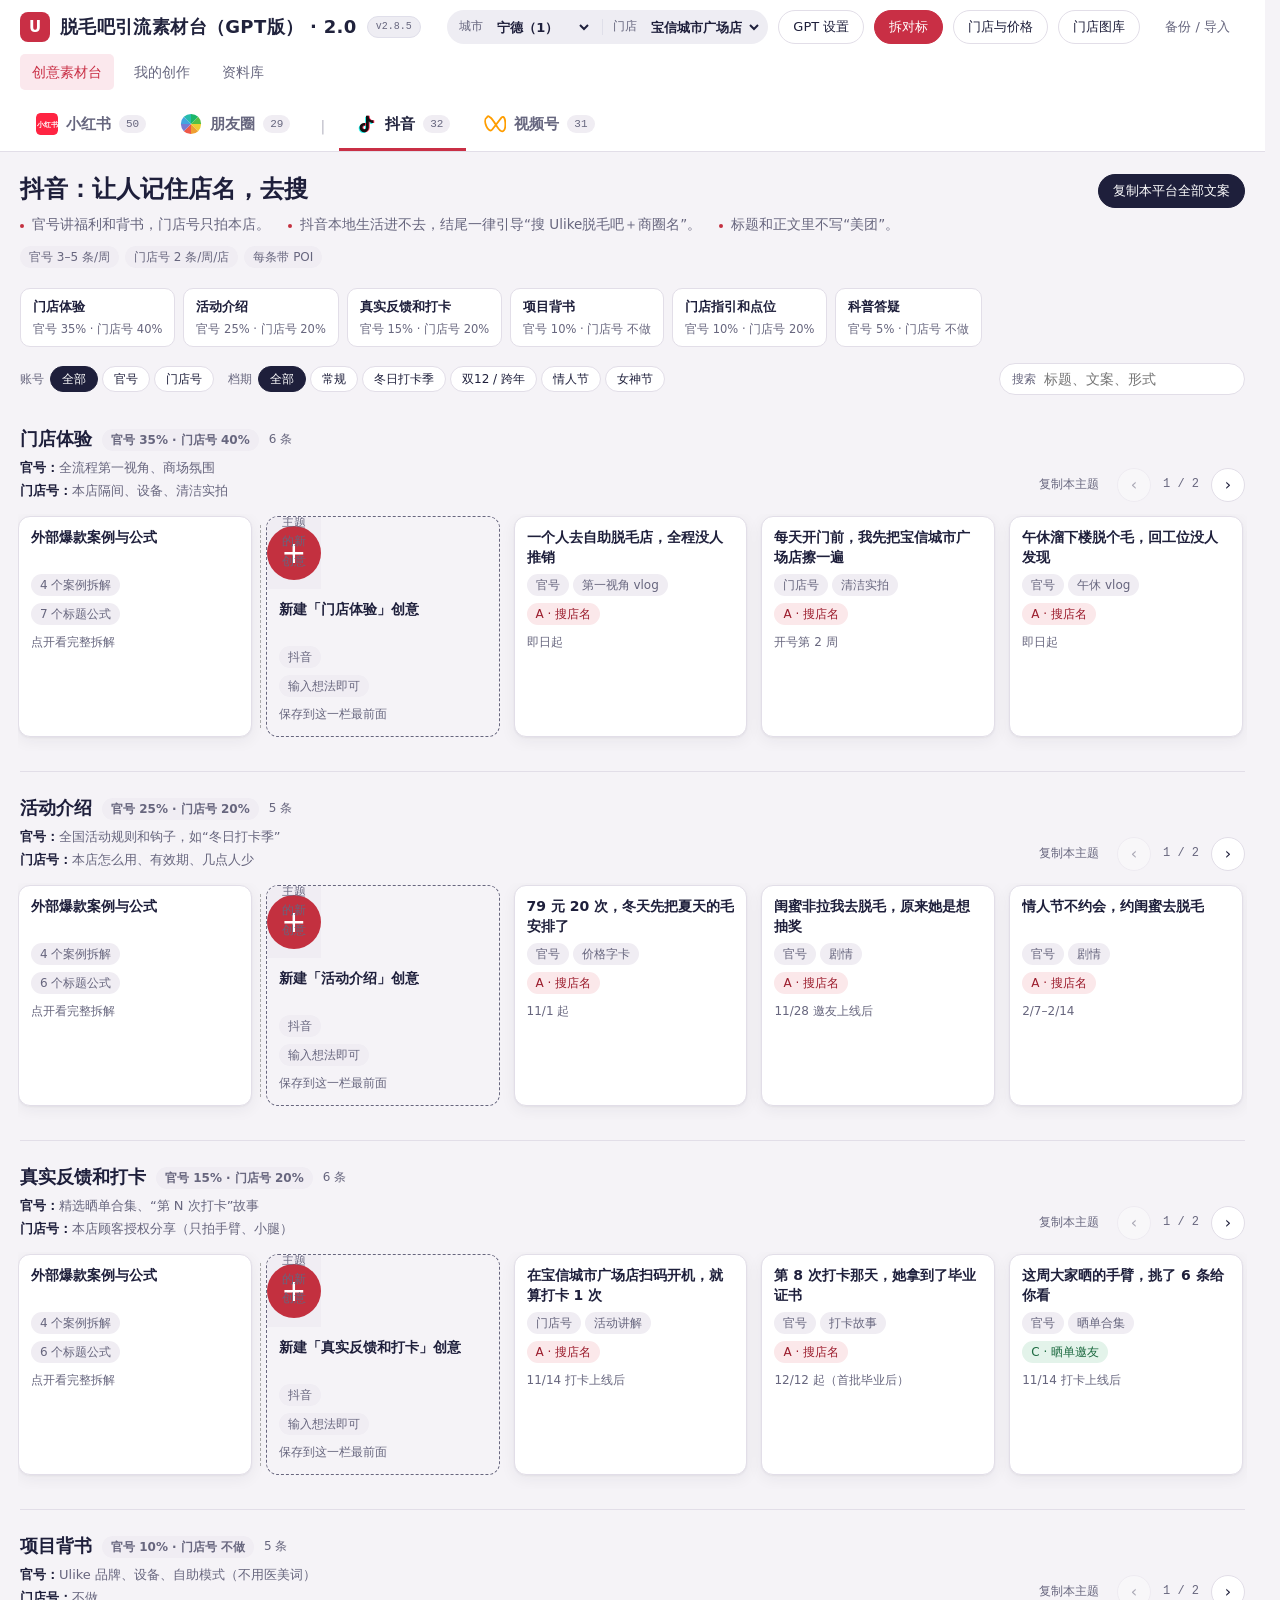
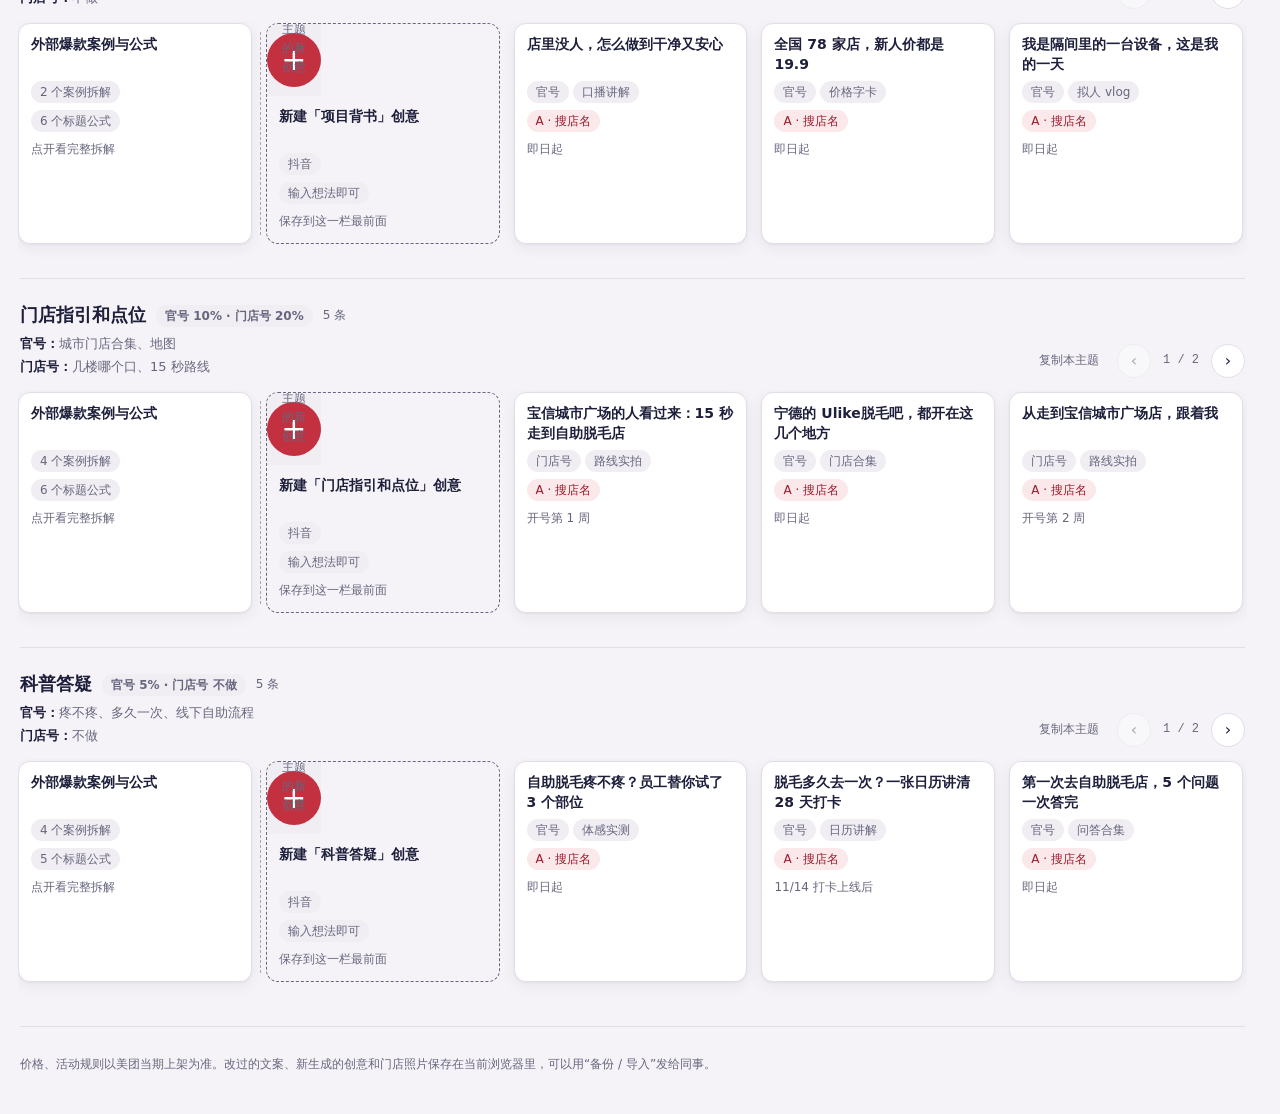
==== commit 1b52abff: "Add verified case filters and separate private Feishu material imports" ====
--- a/index.html
+++ b/index.html
@@ -1,4 +1,4 @@
 <!doctype html>
-<html lang="zh-CN"><head><meta charset="utf-8"><meta name="viewport" content="width=device-width,initial-scale=1"><meta name="theme-color" content="#f7f7fa"><meta name="description" content="脱毛吧引流素材台：从平台创意、模板和案例出发，编辑文案、分镜与真实素材。"><title>脱毛吧引流素材台（GPT版） · 2.0</title><link rel="stylesheet" href="studio/style.css?v=2.8.4"><link rel="stylesheet" href="studio/platforms.css?v=2.8.2"><link rel="prefetch" href="materials.html"></head>
+<html lang="zh-CN"><head><meta charset="utf-8"><meta name="viewport" content="width=device-width,initial-scale=1"><meta name="theme-color" content="#f7f7fa"><meta name="description" content="脱毛吧引流素材台：从平台创意、模板和案例出发，编辑文案、分镜与真实素材。"><title>脱毛吧引流素材台（GPT版） · 2.0</title><link rel="stylesheet" href="studio/style.css?v=2.8.5"><link rel="stylesheet" href="studio/platforms.css?v=2.8.2"><link rel="prefetch" href="materials.html"></head>
 <body><a class="skip" href="#main">跳至内容</a><div id="app"><p class="loading">正在载入创意内容…</p></div><div id="toast" role="status" aria-live="polite"></div><div id="overlay"></div><noscript>此工具需要启用 JavaScript 才能编辑与保存内容。</noscript>
-<script src="compliance.js?v=2.8.2"></script><script src="base.js?v=2.8.2"></script><script src="stores.js?v=2.8.2"></script><script src="content_douyin.js?v=2.8.2"></script><script src="content_xhs.js?v=2.8.2"></script><script src="content_sph.js?v=2.8.2"></script><script src="content_pyq.js?v=2.8.2"></script><script src="playbook_douyin.js?v=2.8.2"></script><script src="playbook_xhs.js?v=2.8.2"></script><script src="playbook_sph.js?v=2.8.2"></script><script src="playbook_pyq.js?v=2.8.2"></script><script src="industry-cases.js?v=2.8.2"></script><script src="gen.js?v=2.8.2"></script><script src="case-library/catalog.js?v=2.8.2"></script><script src="service-copy.js?v=2.8.2"></script><script src="service-creativity.js?v=2.8.3"></script><script src="breakdown.js?v=2.8.2"></script><script src="reference-assets/catalog.js?v=2.8.2"></script><script src="xhs-policy.js?v=2.8.2"></script><script src="studio/core.js?v=2.8.2"></script><script src="studio/discovery.js?v=2.8.2"></script><script src="studio/zip.js?v=2.8.2"></script><script src="studio/app.js?v=2.8.4" defer></script></body></html>
+<script src="compliance.js?v=2.8.2"></script><script src="base.js?v=2.8.2"></script><script src="stores.js?v=2.8.2"></script><script src="content_douyin.js?v=2.8.2"></script><script src="content_xhs.js?v=2.8.2"></script><script src="content_sph.js?v=2.8.2"></script><script src="content_pyq.js?v=2.8.2"></script><script src="playbook_douyin.js?v=2.8.2"></script><script src="playbook_xhs.js?v=2.8.2"></script><script src="playbook_sph.js?v=2.8.2"></script><script src="playbook_pyq.js?v=2.8.2"></script><script src="industry-cases.js?v=2.8.2"></script><script src="gen.js?v=2.8.2"></script><script src="case-library/catalog.js?v=2.8.2"></script><script src="service-copy.js?v=2.8.2"></script><script src="service-creativity.js?v=2.8.3"></script><script src="breakdown.js?v=2.8.2"></script><script src="reference-assets/catalog.js?v=2.8.2"></script><script src="xhs-policy.js?v=2.8.2"></script><script src="studio/core.js?v=2.8.2"></script><script src="studio/discovery.js?v=2.8.2"></script><script src="studio/zip.js?v=2.8.2"></script><script src="studio/feishu-library.js?v=2.8.5"></script><script src="studio/case-filters.js?v=2.8.5"></script><script src="studio/app.js?v=2.8.5" defer></script></body></html>
--- a/studio/style.css
+++ b/studio/style.css
@@ -5,3 +5,5 @@
 
 /* Case comparison: keep wide data inside its own scroll region. */
 .library-layout>.panel,.case-library{min-width:0}.case-toolbar{flex-wrap:wrap}.case-toolbar input{width:280px;max-width:100%}.case-table-scroll{overflow:auto;max-height:68vh;border:1px solid var(--line);border-radius:8px;margin-top:12px;overscroll-behavior:contain}.case-table{width:1590px;table-layout:fixed;font-size:13px;line-height:1.65}.case-table caption{text-align:left;padding:10px 14px;color:var(--muted);font-size:12px}.case-table th,.case-table td{padding:16px 14px;border-right:1px solid var(--line);border-bottom:1px solid var(--line);overflow-wrap:anywhere}.case-table thead th{position:sticky;top:0;background:#eeedf3;z-index:2;white-space:nowrap;color:var(--ink)}.case-table tbody tr{background:#fff}.case-table tbody tr:nth-child(even){background:#f7f8fb}.case-table tbody tr:hover{background:#f0f2f8}.case-table tbody th{position:sticky;left:0;z-index:1;background:inherit;font-weight:600;box-shadow:3px 0 4px #20203a08}.case-table thead th:first-child{left:0;z-index:3}.case-table a{color:var(--ink);text-underline-offset:3px}.case-table small{font-size:12px}.case-number{display:block;color:var(--muted);font-weight:400;margin-bottom:6px}.case-meta{display:block;margin-top:8px;color:var(--muted);font-weight:400}.case-label{display:block;color:var(--muted);margin-bottom:2px}.case-label:not(:first-child){margin-top:10px}.case-metrics{display:grid;grid-template-columns:auto 1fr;gap:8px 10px;margin:0;font-variant-numeric:tabular-nums}.case-metrics dt{color:var(--muted)}.case-metrics dd{margin:0;text-align:right;font-weight:600}.case-missing{color:var(--muted);font-weight:400;font-size:12px}.case-status{display:inline-block;background:#eeedf5;padding:2px 7px;border-radius:4px;font-size:12px}.case-table details{margin-top:12px;padding-top:10px}.case-table details p{margin:10px 0 0}.case-table [hidden]{display:none}.case-table [data-case-empty] td{text-align:center;padding:32px}.case-table-scroll:focus-visible{outline:2px solid var(--ink);outline-offset:3px}@media(max-width:600px){.case-table{width:1540px}.case-table col:first-child{width:160px!important}.case-table-scroll{max-height:65vh}.case-table th,.case-table td{padding:12px 10px}.case-toolbar input{width:100%}}
+
+.case-toolbar label{display:grid;gap:4px;font-size:12px;color:var(--muted)}.case-toolbar select{max-width:230px}.case-toolbar{align-items:end}.case-toolbar [data-case-count]{padding-bottom:10px}
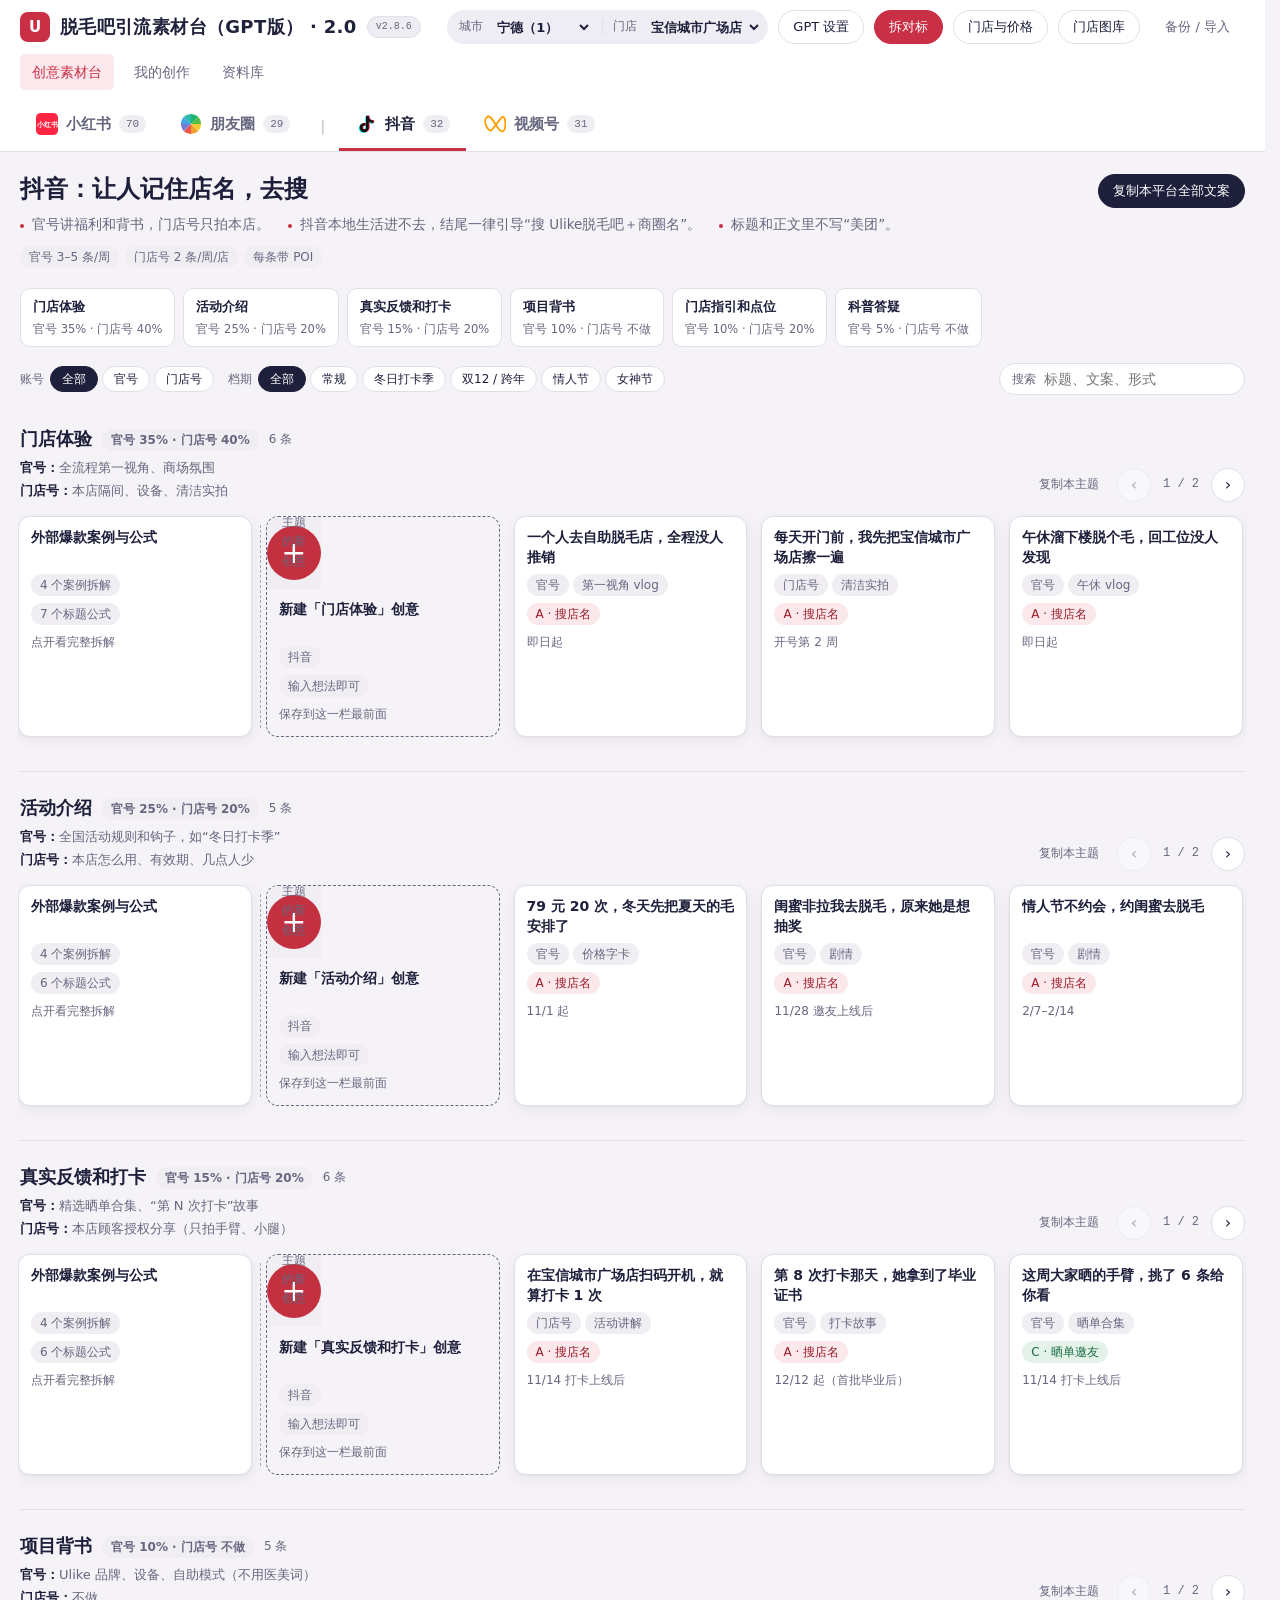
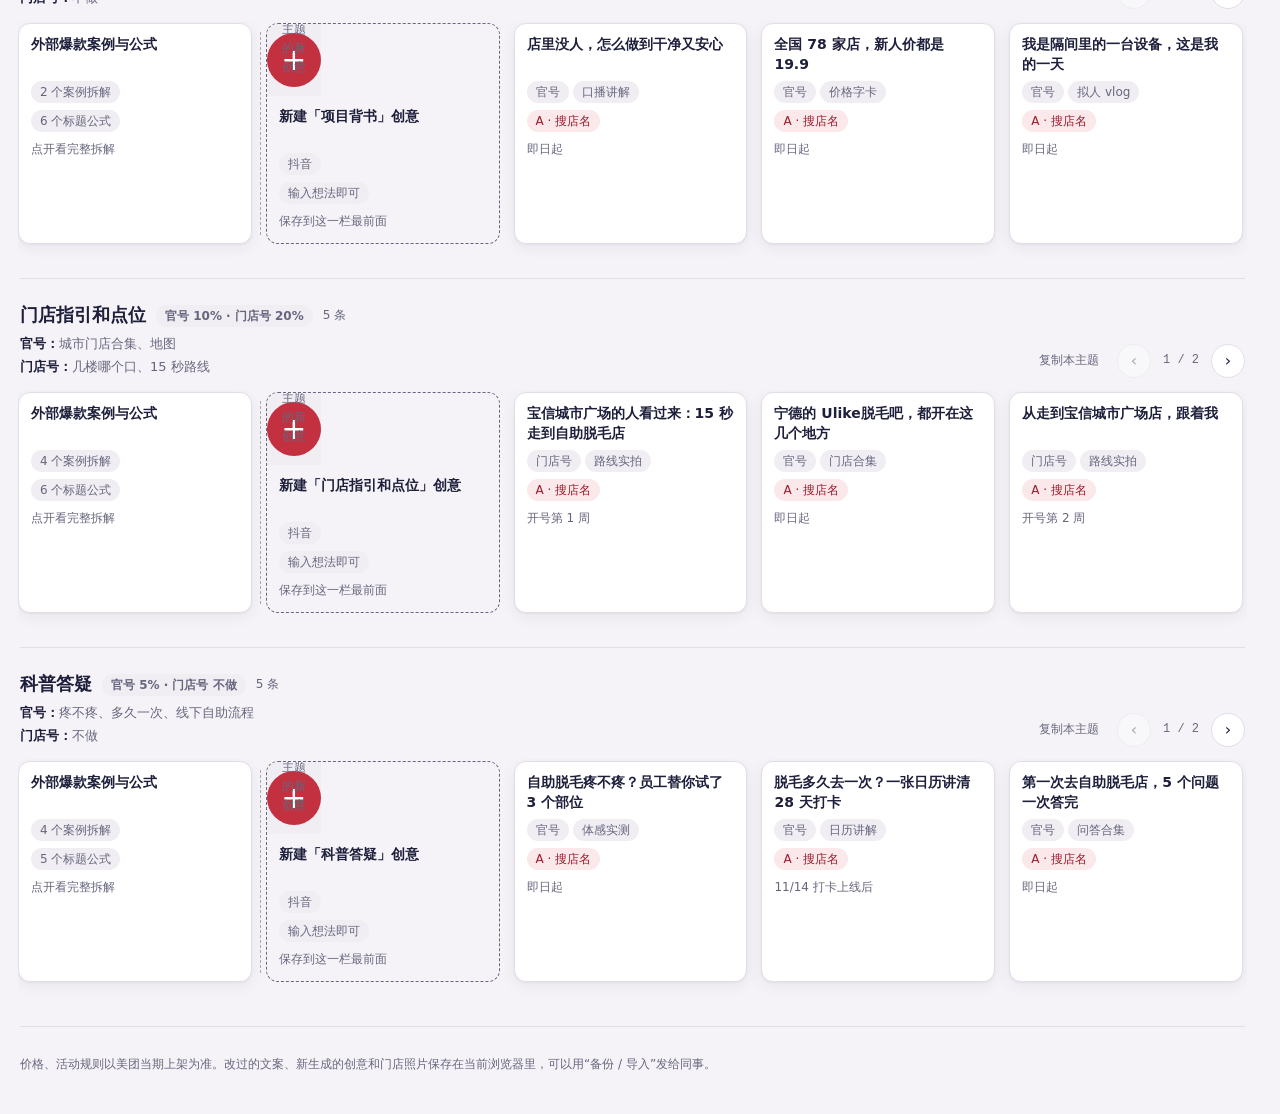
==== commit 7bae45bf: "Apply verified campaign methods to templates and nine-choice generation" ====
--- a/index.html
+++ b/index.html
@@ -1,4 +1,4 @@
 <!doctype html>
 <html lang="zh-CN"><head><meta charset="utf-8"><meta name="viewport" content="width=device-width,initial-scale=1"><meta name="theme-color" content="#f7f7fa"><meta name="description" content="脱毛吧引流素材台：从平台创意、模板和案例出发，编辑文案、分镜与真实素材。"><title>脱毛吧引流素材台（GPT版） · 2.0</title><link rel="stylesheet" href="studio/style.css?v=2.8.5"><link rel="stylesheet" href="studio/platforms.css?v=2.8.2"><link rel="prefetch" href="materials.html"></head>
 <body><a class="skip" href="#main">跳至内容</a><div id="app"><p class="loading">正在载入创意内容…</p></div><div id="toast" role="status" aria-live="polite"></div><div id="overlay"></div><noscript>此工具需要启用 JavaScript 才能编辑与保存内容。</noscript>
-<script src="compliance.js?v=2.8.2"></script><script src="base.js?v=2.8.2"></script><script src="stores.js?v=2.8.2"></script><script src="content_douyin.js?v=2.8.2"></script><script src="content_xhs.js?v=2.8.2"></script><script src="content_sph.js?v=2.8.2"></script><script src="content_pyq.js?v=2.8.2"></script><script src="playbook_douyin.js?v=2.8.2"></script><script src="playbook_xhs.js?v=2.8.2"></script><script src="playbook_sph.js?v=2.8.2"></script><script src="playbook_pyq.js?v=2.8.2"></script><script src="industry-cases.js?v=2.8.2"></script><script src="gen.js?v=2.8.2"></script><script src="case-library/catalog.js?v=2.8.2"></script><script src="service-copy.js?v=2.8.2"></script><script src="service-creativity.js?v=2.8.3"></script><script src="breakdown.js?v=2.8.2"></script><script src="reference-assets/catalog.js?v=2.8.2"></script><script src="xhs-policy.js?v=2.8.2"></script><script src="studio/core.js?v=2.8.2"></script><script src="studio/discovery.js?v=2.8.2"></script><script src="studio/zip.js?v=2.8.2"></script><script src="studio/feishu-library.js?v=2.8.5"></script><script src="studio/case-filters.js?v=2.8.5"></script><script src="studio/app.js?v=2.8.5" defer></script></body></html>
+<script src="compliance.js?v=2.8.2"></script><script src="base.js?v=2.8.2"></script><script src="stores.js?v=2.8.2"></script><script src="content_douyin.js?v=2.8.2"></script><script src="content_xhs.js?v=2.8.2"></script><script src="content_sph.js?v=2.8.2"></script><script src="content_pyq.js?v=2.8.2"></script><script src="playbook_douyin.js?v=2.8.2"></script><script src="playbook_xhs.js?v=2.8.2"></script><script src="playbook_sph.js?v=2.8.2"></script><script src="playbook_pyq.js?v=2.8.2"></script><script src="industry-cases.js?v=2.8.2"></script><script src="gen.js?v=2.8.2"></script><script src="case-library/catalog.js?v=2026-11-05"></script><script src="service-copy.js?v=2.8.2"></script><script src="service-campaigns.js?v=2.8.6"></script><script src="service-creativity.js?v=2.8.6"></script><script src="breakdown.js?v=2.8.2"></script><script src="reference-assets/catalog.js?v=2.8.2"></script><script src="xhs-policy.js?v=2.8.2"></script><script src="studio/core.js?v=2.8.2"></script><script src="studio/discovery.js?v=2.8.2"></script><script src="studio/zip.js?v=2.8.2"></script><script src="studio/feishu-library.js?v=2.8.5"></script><script src="studio/case-filters.js?v=2.8.5-filters2"></script><script src="studio/app.js?v=2.8.6" defer></script></body></html>
